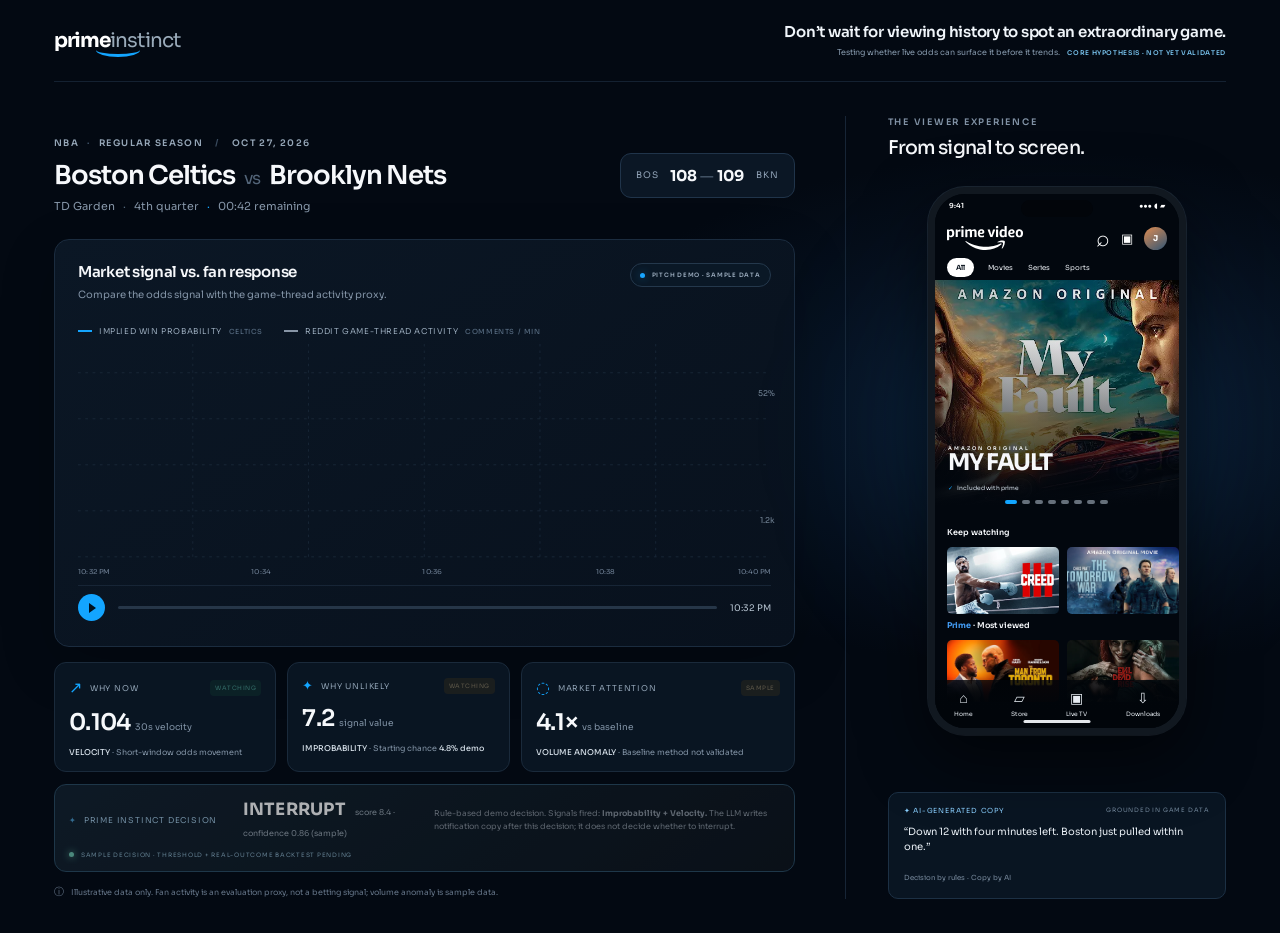
==== index.html @ 356b7a21 "Build Prime Instinct pitch demo" ====
<!doctype html>
<html lang="en">
  <head>
    <meta charset="UTF-8" />
    <meta name="viewport" content="width=device-width, initial-scale=1.0" />
    <meta name="theme-color" content="#030912" />
    <title>Prime Instinct — Live moment detected</title>
    <link rel="preconnect" href="https://fonts.googleapis.com" />
    <link rel="preconnect" href="https://fonts.gstatic.com" crossorigin />
    <link href="https://fonts.googleapis.com/css2?family=Sora:wght@400;500;600;700&display=swap" rel="stylesheet" />
    <link rel="stylesheet" href="styles.css" />
    <link rel="stylesheet" href="alignment.css" />
  </head>
  <body>
    <main class="app-shell">
      <header class="topbar">
        <a class="brand" href="#" aria-label="Prime Instinct home">
          <span class="brand-mark">prime<span>instinct</span></span>
          <span class="brand-arrow" aria-hidden="true"></span>
        </a>
        <div class="topbar-right">
          <div class="header-pitch">
            <p class="header-tagline">Don’t wait for viewing history to spot an extraordinary game.</p>
            <small class="header-context">Testing whether live odds can surface it before it trends. <b>CORE HYPOTHESIS · NOT YET VALIDATED</b></small>
          </div>
        </div>
      </header>

      <div class="workspace">
        <section class="analytics-panel">
          <div class="game-heading">
            <div>
              <div class="league-line">NBA <span>·</span> REGULAR SEASON <span class="separator">/</span> OCT 27, 2026</div>
              <h1>Boston Celtics <span class="versus">vs</span> Brooklyn Nets</h1>
              <p class="game-subtitle">TD Garden <span>·</span> 4th quarter <span class="blue-text">·</span> 00:42 remaining</p>
            </div>
            <div class="score-card"><span>BOS</span><strong>108 <b>—</b> 109</strong><span>BKN</span></div>
          </div>

          <div class="chart-card">
            <div id="chartVisualization">
            <div class="chart-topline">
              <div>
                <h2 id="chartTitle">Market signal vs. fan response</h2>
                <p id="chartDescription">Compare the odds signal with the game-thread activity proxy.</p>
              </div>
              <span class="chart-data-badge"><i></i> PITCH DEMO · SAMPLE DATA</span>
            </div>
            <div class="legend">
              <span id="legendPrimary"><i class="legend-odds"></i> IMPLIED WIN PROBABILITY <b>CELTICS</b></span>
              <span id="legendSecondary"><i class="legend-social"></i> REDDIT GAME-THREAD ACTIVITY <b>COMMENTS / MIN</b></span>
            </div>
            <div class="chart-wrap">
              <div class="chart-label label-odds">52%</div>
              <div class="chart-label label-social" id="secondaryAxisLabel">1.2k</div>
              <svg class="chart" viewBox="0 0 760 286" preserveAspectRatio="none" role="img" aria-label="Odds movement rises before game thread activity">
                <defs>
                  <linearGradient id="oddsFill" x1="0" x2="0" y1="0" y2="1"><stop offset="0" stop-color="#16a6ff" stop-opacity=".24"/><stop offset="1" stop-color="#16a6ff" stop-opacity="0"/></linearGradient>
                  <linearGradient id="buzzFill" x1="0" x2="0" y1="0" y2="1"><stop offset="0" stop-color="#a2b4c9" stop-opacity=".14"/><stop offset="1" stop-color="#a2b4c9" stop-opacity="0"/></linearGradient>
                  <clipPath id="chartRevealClip" class="chart-reveal-clip"><rect x="0" y="0" width="0" height="259"/></clipPath>
                </defs>
                <g class="grid-lines"><path d="M0 35H760M0 91H760M0 147H760M0 203H760M0 259H760"/><path d="M126 0V259M253 0V259M380 0V259M507 0V259M634 0V259"/></g>
                <path class="buzz-area animated-area" d="M0 231 C80 229 105 222 150 224 S220 218 254 221 S320 207 380 210 S465 196 508 200 S575 179 634 180 S700 115 760 80 L760 259 L0 259Z"/>
                <path class="odds-area animated-area" d="M0 221 C65 220 91 212 127 215 S210 209 253 211 S332 203 380 206 S448 193 507 195 S561 183 583 177 S610 134 634 105 S680 81 703 55 S738 39 760 30 L760 259 L0 259Z"/>
                <g clip-path="url(#chartRevealClip)">
                  <path class="buzz-line" d="M0 231 C80 229 105 222 150 224 S220 218 254 221 S320 207 380 210 S465 196 508 200 S575 179 634 180 S700 115 760 80"/>
                  <path class="odds-line" d="M0 221 C65 220 91 212 127 215 S210 209 253 211 S332 203 380 206 S448 193 507 195 S561 183 583 177 S610 134 634 105 S680 81 703 55 S738 39 760 30"/>
                </g>
                <g class="chart-marker" id="chartMarker"><line x1="475" y1="0" x2="475" y2="259"/><circle cx="475" cy="198" r="5"/><rect x="419" y="8" width="112" height="26" rx="13"/><text x="475" y="25" text-anchor="middle">ODDS SIGNAL</text></g>
                <g class="social-marker" id="socialMarker"><line x1="760" y1="0" x2="760" y2="259"/><circle cx="760" cy="80" r="4"/><rect x="633" y="38" width="120" height="24" rx="12"/><text x="693" y="54" text-anchor="middle">FAN ACTIVITY SPIKE</text></g>
                <g class="chart-axis"><text x="0" y="280">10:32 PM</text><text x="190" y="280">10:34</text><text x="378" y="280">10:36</text><text x="568" y="280">10:38</text><text x="760" y="280" text-anchor="end">10:40 PM</text></g>
              </svg>
            </div>
            <div class="timeline-control">
              <button class="play-button" id="playButton" aria-label="Play demo">
                <span id="playIcon" class="play-control-icon" aria-hidden="true">
                  <span class="play-glyph"></span>
                  <span class="pause-glyph"><i></i><i></i></span>
                  <img class="replay-glyph" src="public/icons/replay.svg" alt="" />
                </span>
              </button>
              <div class="timeline-track"><div class="timeline-progress" id="timelineProgress"></div><input id="timelineSlider" type="range" min="0" max="100" value="0" aria-label="Demo timeline" /></div>
              <span class="time-readout" id="timeReadout">10:32 PM</span>
            </div>
            </div>
            <section class="signal-details" id="signalDetails" aria-live="polite" hidden>
              <div class="signal-detail-top">
                <span class="eyebrow">SIGNAL DETAIL <i> / </i> <b id="signalDetailEyebrow">ODDS VELOCITY</b></span>
                <button class="signal-details-close" id="signalDetailsClose" type="button"><span>←</span> BACK TO MARKET VIEW</button>
              </div>
              <div class="signal-detail-grid">
                <div class="signal-detail-metric">
                  <span class="signal-detail-label">CURRENT DEMO VALUE</span>
                  <div class="signal-detail-value"><strong id="signalDetailValue"></strong><small id="signalDetailUnit"></small></div>
                  <p id="signalDetailContext"></p>
                </div>
                <div class="signal-detail-copy">
                  <span class="signal-detail-label">WHAT THIS SIGNAL MEANS</span>
                  <h3 id="signalDetailTitle"></h3>
                  <p id="signalDetailBody"></p>
                  <div class="signal-detail-caveat"><b>DEMO NOTE</b><p id="signalDetailNote"></p></div>
                </div>
              </div>
            </section>
          </div>

          <div class="signal-row">
            <article class="signal-card interactive-signal" data-signal="velocity" role="button" tabindex="0" aria-expanded="false" aria-controls="signalDetails" aria-label="Explain why the odds movement makes this a timely moment">
              <div class="signal-card-head"><span class="signal-icon">↗</span><span>WHY NOW</span><span class="status-tag" id="velocityStatus">WATCHING</span></div>
              <div class="signal-value">0.104 <small>30s velocity</small></div>
              <p><b>VELOCITY</b> · Short-window odds movement</p>
            </article>
            <article class="signal-card interactive-signal" data-signal="improbability" role="button" tabindex="0" aria-expanded="false" aria-controls="signalDetails" aria-label="Explain why this outcome is unusual">
              <div class="signal-card-head"><span class="signal-icon star">✦</span><span>WHY UNLIKELY</span><span class="status-tag muted" id="improbabilityStatus">WATCHING</span></div>
              <div class="signal-value">7.2 <small>signal value</small></div>
              <p><b>IMPROBABILITY</b> · Starting chance <b>4.8% demo</b></p>
            </article>
            <article class="signal-card volume-card interactive-signal" data-signal="volume" role="button" tabindex="0" aria-expanded="false" aria-controls="signalDetails" aria-label="Explain market attention and the sample volume baseline">
              <div class="signal-card-head"><span class="signal-icon">◌</span><span>MARKET ATTENTION</span><span class="status-tag muted">SAMPLE</span></div>
              <div class="signal-value">4.1× <small>vs baseline</small></div>
              <p><b>VOLUME ANOMALY</b> · Baseline method not validated</p>
            </article>
          </div>
          <div class="decision-card">
              <div class="decision-head"><span class="decision-icon">✦</span><span>PRIME INSTINCT DECISION</span></div>
              <div class="decision-result">INTERRUPT <span>score 8.4 · confidence 0.86 (sample)</span></div>
              <p>Rule-based demo decision. Signals fired: <b>Improbability + Velocity.</b> The LLM writes notification copy after this decision; it does not decide whether to interrupt.</p>
              <div class="decision-foot"><span class="pulse"></span> SAMPLE DECISION · THRESHOLD + REAL-OUTCOME BACKTEST PENDING</div>
          </div>
          <footer class="footnote"><span>ⓘ</span> Illustrative data only. Fan activity is an evaluation proxy, not a betting signal; volume anomaly is sample data.</footer>
        </section>

        <aside class="phone-column">
          <div class="phone-column-head"><div><div class="eyebrow">THE VIEWER EXPERIENCE</div><h2>From signal to screen.</h2></div></div>
          <div class="phone-stage">
            <div class="phone-glow"></div>
            <div class="phone-frame">
              <div class="phone-screen">
                <div class="phone-status"><span>9:41</span><span>●●●  ◖  ▰</span></div>
                <div class="phone-header"><img src="public/figma/prime-video-logo.svg" alt="prime video"/><span class="phone-search">⌕</span><span class="cast-icon">▣</span><div class="profile-pic">J</div></div>
                <div class="phone-tabs"><span class="selected">All</span><span>Movies</span><span>Series</span><span>Sports</span></div>
                <div class="phone-hero"><img src="public/figma/hero.png" alt="My Fault featured title artwork"/><div class="hero-shade"></div><div class="hero-copy"><span class="hero-kicker">AMAZON ORIGINAL</span><strong>MY FAULT</strong><span class="included"><i>✓</i> Included with prime</span></div></div>
                <div class="phone-dots"><i class="active"></i><i></i><i></i><i></i><i></i><i></i><i></i><i></i></div>
                <div class="phone-section"><h3>Keep watching</h3><div class="poster-row"><img src="public/figma/recommended-1.png" alt="Recommended title artwork"/><img src="public/figma/recommended-2.png" alt="Recommended title artwork"/></div></div>
                <div class="phone-section second-section"><h3><b>Prime</b> · Most viewed</h3><div class="poster-row"><img src="public/figma/top-1.png" alt="Popular title artwork"/><img src="public/figma/top-2.png" alt="Popular title artwork"/></div></div>
                <nav class="phone-nav"><span><b>⌂</b>Home</span><span><b>▱</b>Store</span><span><b>▣</b>Live TV</span><span><b>⇩</b>Downloads</span></nav>
                <button class="notification" id="notificationCard" type="button" aria-label="Open Celtics vs Nets live game">
                  <div class="notification-top"><div class="notification-logo"><img src="public/figma/prime-video-logo.svg" alt=""/></div><span>now</span></div>
                  <div class="notification-content"><div class="notification-app-icon"><img src="public/figma/prime-video-logo.svg" alt=""/></div><div><strong>The comeback is real.</strong><p>Boston just erased a 12-point deficit. One point game with 42 seconds left. Watch it live on Prime.</p></div></div>
                </button>
                <section class="game-detail" id="gameDetail" aria-label="Live game detail">
                  <button class="detail-back" id="detailBack" type="button"><span>‹</span> Prime Video</button>
                  <div class="detail-live-art"><span class="detail-live-badge"><i></i> LIVE NOW</span><div class="detail-score"><span>BOS</span><strong>108 <b>—</b> 109</strong><span>BKN</span></div><small>4TH · 00:42</small></div>
                  <div class="detail-content"><span class="detail-eyebrow">NBA · EASTERN CONFERENCE</span><h2>One point. Forty-two seconds.</h2><p>Boston erased a 12-point deficit and has the ball with a chance to take the lead. The comeback is happening now.</p><div class="detail-odds"><span>CELTICS WIN PROBABILITY</span><strong>4.8% <i>→</i> 26.5%</strong></div><button class="watch-live" type="button"><span>▶</span> Watch live</button><small class="detail-note">You opened this from a Prime Instinct alert.</small></div>
                </section>
                <div class="home-indicator"></div>
              </div>
            </div>
          </div>
          <div class="copy-preview"><div class="copy-top"><span>✦ AI-GENERATED COPY</span><span class="copy-dot">GROUNDED IN GAME DATA</span></div><p>“Down 12 with four minutes left. Boston just pulled within one.”</p><small>Decision by rules · Copy by AI</small></div>
        </aside>
      </div>
    </main>
    <script src="app.js"></script>
  </body>
</html>
---- styles.css ----
:root{font-family:'Sora',Arial,sans-serif;color:#f6f8fb;background:#030912;font-synthesis:none;text-rendering:optimizeLegibility;--blue:#13a5ff;--ink:#030912;--panel:#081321;--muted:#8999aa;--line:#1b2a3b}*{box-sizing:border-box}body{margin:0;min-width:320px;background:radial-gradient(ellipse at 83% 44%,#0b1c31 0,transparent 35%),#030912;color:#f6f8fb}.app-shell{max-width:1600px;margin:auto;padding:0 54px 34px}.topbar{height:82px;display:flex;align-items:center;justify-content:space-between;border-bottom:1px solid #142131}.brand{position:relative;color:#fff;text-decoration:none;display:flex;align-items:center;gap:8px;font-size:20px;font-weight:700;letter-spacing:-1px}.brand-mark span{color:#9aabba;font-weight:400}.brand-arrow{position:absolute;left:50%;top:calc(100% - 10px);display:block;width:44px;height:14px;border-bottom:3px solid var(--blue);border-radius:50%;transform:translateX(-50%);margin:0}.topbar-right{display:flex;align-items:center;gap:18px}.demo-pill{font-size:9px;letter-spacing:1.25px;color:#b2c0ce;background:#0a1826;border:1px solid #203347;padding:9px 12px;border-radius:30px}.demo-pill i,.live-dot{display:inline-block;width:6px;height:6px;background:#2cd6a5;border-radius:50%;margin-right:7px;box-shadow:0 0 10px #2cd6a5}.icon-button{width:34px;height:34px;border:1px solid #26384b;background:#0b1725;color:#c9d5e0;border-radius:50%;font-size:18px}.avatar,.profile-pic{display:grid;place-items:center;width:32px;height:32px;border-radius:50%;background:linear-gradient(145deg,#de8c52,#315575);color:#fff;font-weight:700;font-size:12px}.workspace{display:grid;grid-template-columns:minmax(0,1.65fr) minmax(365px,.85fr);gap:50px;padding-top:34px}.analytics-panel{min-width:0}.eyebrow{font-size:9px;letter-spacing:1.75px;color:#8192a5;font-weight:600}.game-heading{display:flex;justify-content:space-between;align-items:center;margin:21px 0 26px}.league-line{color:#96a7b8;font-size:9px;letter-spacing:1.35px;font-weight:600}.league-line span{color:#41546a;margin:0 5px}.league-line .separator{margin:0 9px;color:#3a4b5e}h1{font-size:26px;letter-spacing:-1.1px;margin:10px 0 7px;font-weight:600}.versus{color:#536579;font-weight:400;font-size:17px;margin:0 4px}.game-subtitle{color:#8595a7;font-size:11px;margin:0}.game-subtitle span{margin:0 5px;color:#526477}.blue-text{color:var(--blue)!important}.score-card{background:#0b1725;border:1px solid #20344a;border-radius:11px;display:grid;grid-template-columns:1fr auto 1fr;align-items:center;gap:9px;padding:12px 15px;min-width:175px}.score-card span{font-size:9px;color:#8fa1b5;letter-spacing:1px}.score-card span:last-child{text-align:right}.score-card strong{font-size:15px;white-space:nowrap}.score-card strong b{color:#506174;font-weight:400}.chart-card{background:linear-gradient(145deg,#0b1725,#08111d);border:1px solid #1b2c3f;border-radius:15px;padding:22px 23px 17px;box-shadow:0 18px 55px #0003}.chart-topline{display:flex;align-items:flex-start;justify-content:space-between}.chart-topline h2{font-size:15px;letter-spacing:-.3px;margin:0 0 7px;font-weight:600}.chart-topline p{font-size:10px;color:#8293a6;margin:0}.range-button{font:600 8px 'Sora';letter-spacing:.8px;color:#aebdca;background:#0b1928;border:1px solid #26394d;border-radius:7px;padding:9px 11px}.range-button span{font-size:12px;margin-left:8px}.legend{display:flex;gap:21px;margin-top:25px;margin-bottom:8px}.legend span{display:flex;align-items:center;gap:7px;color:#97a8b9;font-size:8px;letter-spacing:.6px}.legend b{color:#53677c;font-weight:500;font-size:7px}.legend-odds,.legend-social{width:14px;height:2px;background:#14a5ff;display:inline-block}.legend-social{height:2px;background:#8795a6;border:0}.chart-wrap{height:235px;position:relative}.chart{width:100%;height:100%;overflow:visible}.grid-lines path{stroke:#1a2939;stroke-width:1;stroke-dasharray:3 5;fill:none}.odds-area{fill:url(#oddsFill)}.buzz-area{fill:url(#buzzFill)}.odds-line,.buzz-line{fill:none;stroke:#13a5ff;stroke-width:3;vector-effect:non-scaling-stroke;stroke-linecap:round}.buzz-line{stroke:#93a3b5;stroke-width:2;stroke-dasharray:none}.chart-axis{font:8px 'Sora';fill:#728398}.chart-label{position:absolute;right:-4px;color:#78899b;font-size:8px;transform:translateY(-50%)}.label-odds{top:21%}.label-social{top:75%}.chart-marker line{stroke:#15a5ff;stroke-width:1;stroke-dasharray:4 4;opacity:.8}.chart-marker circle{fill:#14a5ff;stroke:#a3dcff;stroke-width:2}.chart-marker rect{fill:#103657;stroke:#167bb9}.chart-marker text{fill:#8ed4ff;font:600 7px 'Sora';letter-spacing:.6px}.timeline-control{height:44px;margin-top:6px;border-top:1px solid #172536;display:flex;align-items:flex-end;gap:13px}.play-button{width:27px;height:27px;border:0;border-radius:50%;color:#00111f;background:var(--blue);display:grid;place-items:center;font-size:10px;padding-left:2px;cursor:pointer}.timeline-track{height:20px;flex:1;position:relative;display:flex;align-items:center}.timeline-track:before{content:'';height:3px;width:100%;position:absolute;left:0;background:#263648;border-radius:4px}.timeline-progress{height:3px;width:72%;position:absolute;left:0;background:#14a5ff;border-radius:4px}.timeline-track input{position:absolute;inset:0;width:100%;opacity:0;cursor:pointer}.time-readout{font-size:9px;color:#b9c6d3;white-space:nowrap}.text-button{border:0;background:none;color:#17a8ff;font:600 8px 'Sora';letter-spacing:.8px;cursor:pointer;padding:7px 0 0 4px}.signal-row{display:grid;grid-template-columns:1fr 1fr 1.23fr;gap:11px;margin-top:15px}.signal-card,.decision-card{background:#091522;border:1px solid #1a2a3b;border-radius:12px;padding:14px 14px 12px;min-width:0}.signal-card-head{display:flex;align-items:center;gap:7px;color:#8fa1b3;font-size:8px;letter-spacing:.8px;white-space:nowrap}.signal-icon{color:#13a5ff;font-size:16px;font-weight:600}.signal-icon.star{font-size:13px}.status-tag{margin-left:auto;color:#69d7bd;background:#0e302c;border-radius:4px;padding:4px 5px;font-size:6px;letter-spacing:.5px}.status-tag.muted{color:#c2a978;background:#30291b}.signal-value{font-size:23px;font-weight:600;margin:10px 0 9px;letter-spacing:-.7px}.signal-value small{font-size:9px;color:#8092a5;font-weight:400;letter-spacing:0}.mini-meter{height:3px;background:#1b2b3d;border-radius:5px;overflow:hidden}.mini-meter span{height:100%;display:block;background:linear-gradient(90deg,#0877bc,#25b4ff);border-radius:5px}.mini-meter.dim span{background:linear-gradient(90deg,#48586a,#b4c0cc)}.signal-card p,.decision-card p{font-size:8px;color:#8192a4;line-height:1.6;margin:9px 0 0}.signal-card p b{color:#d3dde6;font-weight:500}.decision-card{background:linear-gradient(145deg,#09243b,#091522);border-color:#15517b}.decision-head{display:flex;align-items:center;gap:7px;color:#8bcfff;font-size:8px;letter-spacing:.8px}.decision-icon{color:#13a5ff}.decision-result{font-size:17px;font-weight:700;letter-spacing:.25px;color:#fff;margin-top:12px}.decision-result span{font-size:8px;font-weight:400;color:#93a8bc;margin-left:5px;letter-spacing:0}.decision-foot{margin-top:11px;padding-top:9px;border-top:1px solid #16334a;color:#76bce3;font-size:6px;letter-spacing:.75px;white-space:nowrap}.pulse{display:inline-block;background:#36d5ac;width:5px;height:5px;border-radius:50%;margin-right:5px;box-shadow:0 0 7px #36d5ac}.footnote{font-size:8px;color:#647487;margin-top:13px}.footnote span{font-size:10px;margin-right:5px}.phone-column{border-left:1px solid #172536;padding-left:42px;min-width:0;display:flex;flex-direction:column}.phone-column-head{display:flex;justify-content:space-between;align-items:flex-end;margin:0 0 8px}.phone-column-head h2{font-size:19px;font-weight:500;letter-spacing:-.7px;margin:8px 0 0}.step-count{color:#ced8e1;font-size:9px;letter-spacing:1px;margin-bottom:4px}.step-count i{color:#526478;font-style:normal}.phone-stage{position:relative;min-height:585px;display:flex;align-items:center;justify-content:center}.phone-glow{position:absolute;width:285px;height:285px;top:120px;left:50%;transform:translateX(-50%);background:#0069b833;filter:blur(80px);border-radius:50%}.phone-frame{z-index:1;width:258px;height:548px;border:7px solid #111820;border-radius:37px;background:#01050a;box-shadow:0 22px 65px #0009,0 0 0 1px #53647755;position:relative;padding:0;overflow:hidden}.phone-frame:before{content:'';position:absolute;z-index:4;top:6px;left:50%;transform:translateX(-50%);width:72px;height:17px;border-radius:14px;background:#02050a}.phone-screen{height:100%;position:relative;overflow:hidden;background:#02070e}.phone-status{height:25px;padding:7px 14px 0;display:flex;justify-content:space-between;color:#fff;font-size:7px;font-weight:600;position:relative;z-index:2}.phone-header{height:39px;display:flex;align-items:center;padding:0 12px;gap:11px;position:relative;z-index:2}.phone-header img{width:76px;height:auto;filter:brightness(0) invert(1)}.phone-search{font-size:23px;margin-left:auto;color:white;line-height:1}.cast-icon{font-size:13px;color:#fff}.profile-pic{width:23px;height:23px;font-size:8px}.phone-tabs{position:absolute;z-index:2;top:64px;left:12px;display:flex;gap:13px;align-items:center;font-size:7px;color:#e9edf2}.phone-tabs span{padding:4px 1px}.phone-tabs .selected{background:#fff;color:#07101b;border-radius:20px;padding:5px 9px;font-weight:600}.phone-hero{position:absolute;top:86px;left:0;width:100%;height:226px;overflow:hidden}.phone-hero>img{width:100%;height:100%;object-fit:cover;object-position:center 24%}.hero-shade{position:absolute;inset:0;background:linear-gradient(0deg,#02070e 0%,transparent 74%),linear-gradient(90deg,#02070e3a,transparent)}.hero-copy{position:absolute;bottom:14px;left:13px;display:flex;flex-direction:column}.hero-kicker{font-size:5px;letter-spacing:2px;font-weight:600}.hero-copy strong{font-size:23px;line-height:1.05;letter-spacing:-1.2px}.included{font-size:6px;margin-top:8px;color:#d6e0ea}.included i{font-style:normal;color:#13a5ff;margin-right:3px}.phone-dots{position:absolute;top:306px;left:0;width:100%;display:flex;justify-content:center;gap:5px}.phone-dots i{width:8px;height:4px;background:#66707b;border-radius:4px}.phone-dots i.active{width:12px;background:#12a5ff}.phone-section{position:absolute;top:333px;left:12px;right:0}.phone-section h3{font-size:8px;margin:0 0 10px;font-weight:600}.poster-row{display:flex;gap:8px}.poster-row img{width:112px;height:67px;border-radius:5px;object-fit:cover}.second-section{top:426px}.second-section h3 b{color:#429af1}.second-section .poster-row img{height:62px}.phone-nav{position:absolute;bottom:0;height:48px;background:linear-gradient(0deg,#01050a 35%,#01050acc);left:0;right:0;display:flex;justify-content:space-around;align-items:center;z-index:2;color:#e7edf3;font-size:6px}.phone-nav span{display:flex;align-items:center;flex-direction:column;gap:3px}.phone-nav b{font-size:14px;font-weight:400}.notification{position:absolute;z-index:5;left:9px;right:9px;top:44px;border-radius:12px;background:#f2f2f4;color:#121418;padding:10px 10px 0;box-shadow:0 8px 25px #0008;transform:translateY(-145%);opacity:0;transition:transform .75s cubic-bezier(.2,.75,.25,1),opacity .4s}.notification.show{transform:translateY(0);opacity:1}.notification-top{display:flex;justify-content:space-between;align-items:center;color:#66707b;font-size:7px}.notification-logo{font-size:8px;font-weight:700;color:#121820}.notification-logo span{color:#0b8bde;margin-left:2px}.notification-content{display:flex;gap:8px;margin-top:9px}.notification-app-icon{width:26px;height:26px;background:linear-gradient(135deg,#00a4eb,#063f7e);border-radius:7px;display:grid;place-items:center;color:white;font-size:10px;flex:none}.notification-content strong{font-size:6px;letter-spacing:.3px}.notification-content p{font-size:9px;line-height:1.35;font-weight:600;margin:3px 0}.notification-content small{font-size:7px;line-height:1.3;display:block;color:#50545c}.notification-actions{height:27px;margin-top:7px;border-top:1px solid #d7d9dd;display:flex;justify-content:space-between;align-items:center;color:#087cc1;font-size:7px;font-weight:600;padding-left:34px}.notification-actions i{font-style:normal;font-size:18px}.home-indicator{position:absolute;z-index:3;bottom:5px;left:50%;transform:translateX(-50%);width:67px;height:3px;border-radius:5px;background:#e4e7eb}.phone-caption{position:absolute;right:-3px;top:51%;display:flex;align-items:center;gap:9px;z-index:2}.caption-line{height:1px;width:26px;background:var(--blue)}.phone-caption div{display:flex;flex-direction:column;gap:5px}.phone-caption b{font-size:7px;letter-spacing:.8px;color:#9ccdec}.phone-caption small{font-size:7px;color:#718398}.copy-preview{border:1px solid #1c3044;border-radius:10px;background:#091522;padding:13px 15px;margin-top:auto}.copy-top{display:flex;align-items:center;justify-content:space-between;color:#8acfff;font-size:7px;letter-spacing:.8px}.copy-dot{font-size:6px;color:#74899d}.copy-preview p{font-size:10px;line-height:1.55;margin:9px 0;color:#e8eef4}.copy-preview>small{font-size:7px;color:#77899c}@media(max-width:1100px){.app-shell{padding:0 28px 28px}.workspace{grid-template-columns:minmax(0,1.35fr) minmax(320px,.8fr);gap:28px}.phone-column{padding-left:26px}.signal-row{grid-template-columns:1fr 1fr}.decision-card{grid-column:1/-1}.phone-frame{width:238px;height:520px}.phone-stage{min-height:560px}}@media(max-width:800px){.app-shell{padding:0 18px 24px}.topbar{height:68px}.demo-pill{font-size:7px}.workspace{display:flex;flex-direction:column;gap:30px;padding-top:25px}.phone-column{border-left:0;border-top:1px solid #172536;padding:25px 0 0}.phone-stage{min-height:600px}.phone-frame{width:258px;height:548px}.phone-caption{right:calc(50% - 215px)}.copy-preview{margin-top:0}.game-heading{align-items:flex-start;gap:14px;flex-direction:column}h1{font-size:22px}.score-card{align-self:flex-end;margin-top:-5px}.chart-card{padding:17px 15px}.chart-wrap{height:200px}.legend{gap:12px;flex-wrap:wrap}.signal-row{grid-template-columns:1fr 1fr}.decision-card{grid-column:1/-1}}@media(max-width:480px){.app-shell{padding:0 12px 20px}.topbar-right{gap:8px}.demo-pill{letter-spacing:.4px;padding:8px}.avatar{width:28px;height:28px}.league-line{font-size:8px}h1{font-size:19px}.chart-topline{gap:8px;flex-direction:column}.chart-topline h2{font-size:14px}.range-button{align-self:flex-end}.chart-wrap{height:175px}.legend span{font-size:7px}.signal-row{grid-template-columns:1fr}.decision-card{grid-column:auto}.phone-caption{right:-3px;top:auto;bottom:20px}.phone-frame{transform:scale(.94)}.phone-stage{min-height:565px;margin:0 -6px}.copy-top{font-size:6px}}
:root{--notify-glass:rgba(8,26,52,.88)}
.draw-line{transition:stroke-dashoffset .09s linear}.animated-area{transition:clip-path .09s linear}.chart-marker{opacity:0;transition:opacity .35s ease}.chart-marker.fired{opacity:1}.signal-card,.decision-card{transition:border-color .35s ease,background .35s ease,box-shadow .35s ease}.signal-card.active{border-color:#1479b5;box-shadow:0 0 20px #008de51c}.decision-card:not(.active){filter:saturate(.55);opacity:.68}.decision-card.active{filter:none;opacity:1;box-shadow:0 0 30px #007bc82e;animation:decision-pulse 1.2s ease-out 1}.status-tag{opacity:.45;transition:opacity .3s}.signal-card.active .status-tag{opacity:1}.notification{top:39px;left:8px;right:8px;border-radius:15px;padding:9px 10px 11px;background:var(--notify-glass);color:#f5f8ff;border:1px solid #ffffff22;backdrop-filter:blur(18px);-webkit-backdrop-filter:blur(18px);box-shadow:0 10px 28px #0008;transform:translateY(-170%);opacity:0;transition:transform .8s cubic-bezier(.18,.78,.25,1),opacity .45s ease}.notification.show{transform:translateY(0);opacity:1}.notification-top{color:#bdcbe0;font-size:7px}.notification-logo img{display:block;width:56px;height:17px;filter:brightness(0) invert(1)}.notification-content{align-items:center;gap:8px;margin-top:7px}.notification-app-icon{width:34px;height:34px;border-radius:9px;background:linear-gradient(145deg,#09295c,#087fca);padding:5px;box-shadow:inset 0 0 0 1px #ffffff24}.notification-app-icon img{display:block;width:100%;height:100%;object-fit:contain;filter:brightness(0) invert(1)}.notification-content>div:last-child{min-width:0}.notification-content strong{display:block;font-size:8px;line-height:1.35;letter-spacing:0;color:#fff}.notification-content p{font-size:7px;line-height:1.45;font-weight:400;margin:2px 0 0;color:#e1e9f5}.phone-screen.notification-visible .phone-status{color:#fff}.phone-screen.notification-visible:after{content:'';position:absolute;inset:0;z-index:3;pointer-events:none;background:#03112c14;backdrop-filter:blur(1.3px)}.phone-screen.notification-visible .notification{z-index:6}@keyframes decision-pulse{0%{box-shadow:0 0 0 0 #10a5ff77}100%{box-shadow:0 0 0 14px #10a5ff00}}@media(prefers-reduced-motion:reduce){*,*:before,*:after{scroll-behavior:auto!important;transition-duration:.01ms!important;animation-duration:.01ms!important;animation-iteration-count:1!important}}
:root{--phone-blue:#0b8edb}.notification{display:block;width:auto;text-align:left;font:inherit;cursor:pointer}.notification:focus-visible{outline:2px solid #7ed3ff;outline-offset:2px}.notification:hover{background:rgba(13,35,67,.94)}.game-detail{position:absolute;z-index:7;inset:0;background:#02070e;opacity:0;visibility:hidden;transform:translateY(18px);transition:opacity .28s ease,transform .38s cubic-bezier(.2,.72,.2,1),visibility .28s;overflow-y:auto}.game-detail.open{opacity:1;visibility:visible;transform:translateY(0)}.detail-back{position:absolute;z-index:2;top:33px;left:12px;border:0;background:#071a30cc;color:#f4f8fc;padding:5px 10px 5px 6px;border-radius:18px;font:500 8px 'Sora';cursor:pointer;display:flex;align-items:center;gap:4px}.detail-back span{font-size:18px;line-height:12px;color:#49baff}.detail-live-art{height:205px;position:relative;display:flex;flex-direction:column;align-items:center;justify-content:center;gap:8px;background:radial-gradient(ellipse at 50% 100%,#0e69a0 0,#092443 35%,#030912 77%);border-bottom:1px solid #15334d}.detail-live-art:after{content:'';position:absolute;inset:0;background:linear-gradient(0deg,#02070e 0,transparent 50%,#02070e55)}.detail-live-badge,.detail-score,.detail-live-art>small{position:relative;z-index:1}.detail-live-badge{font-size:6px;color:#c2d6e8;letter-spacing:1px}.detail-live-badge i{display:inline-block;width:5px;height:5px;border-radius:50%;background:#ff4d5d;margin-right:4px;box-shadow:0 0 8px #ff4d5d}.detail-score{display:grid;grid-template-columns:30px auto 30px;align-items:center;gap:7px;text-align:center}.detail-score span{font-size:8px;color:#95aabd;letter-spacing:1px}.detail-score span:last-child{text-align:right}.detail-score strong{font-size:21px;white-space:nowrap}.detail-score strong b{font-weight:400;color:#667a8f}.detail-live-art>small{font-size:7px;color:#94a9bd;letter-spacing:1px}.detail-content{padding:16px 14px 18px}.detail-eyebrow{font-size:6px;letter-spacing:1.2px;color:#52baff}.detail-content h2{font-size:17px;line-height:1.2;letter-spacing:-.45px;margin:8px 0}.detail-content>p{font-size:8px;line-height:1.6;color:#b5c4d3;margin:0}.detail-odds{border:1px solid #1a354c;border-radius:8px;background:#081626;padding:10px;margin-top:14px;display:flex;flex-direction:column;gap:6px}.detail-odds span{font-size:6px;letter-spacing:.8px;color:#8399ad}.detail-odds strong{font-size:12px}.detail-odds i{color:#1ba7f6;font-style:normal;margin:0 6px}.watch-live{border:0;width:100%;height:35px;margin-top:12px;border-radius:6px;background:#139fe9;color:#001323;font:600 9px 'Sora';cursor:pointer}.watch-live span{font-size:8px;margin-right:6px}.watch-live:hover{background:#55bcff}.detail-note{display:block;text-align:center;font-size:6px;color:#6f8397;margin-top:10px}.phone-screen.detail-open .phone-status,.phone-screen.detail-open .phone-header,.phone-screen.detail-open .phone-tabs,.phone-screen.detail-open .phone-hero,.phone-screen.detail-open .phone-dots,.phone-screen.detail-open .phone-section,.phone-screen.detail-open .phone-nav,.phone-screen.detail-open .notification{visibility:hidden}.phone-screen.detail-open .phone-status{visibility:visible}
---- alignment.css ----
.timeline-control {
  align-items: center;
}

#playButton {
  display: grid;
  place-items: center;
  padding: 0;
}

#playIcon {
  position: relative;
  display: block;
  width: 15px;
  height: 15px;
  flex: none;
  transition: width .12s ease, height .12s ease;
}

#playIcon.is-replay {
  width: 16px;
  height: 16px;
}

#playIcon .play-glyph,
#playIcon .pause-glyph,
#playIcon .replay-glyph {
  transition: opacity .12s ease;
}

#playIcon .pause-glyph,
#playIcon .replay-glyph {
  opacity: 0;
}

#playIcon.is-paused .play-glyph,
#playIcon.is-replay .play-glyph {
  opacity: 0;
}

#playIcon.is-paused .pause-glyph {
  opacity: 1;
}

#playIcon.is-replay .replay-glyph {
  opacity: 1;
}

#playIcon .play-glyph,
#playIcon .pause-glyph,
#playIcon .replay-glyph {
  position: absolute;
  top: 50%;
  left: 50%;
  transition: opacity .12s ease;
}

#playIcon .play-glyph {
  width: 0;
  height: 0;
  margin: -5px 0 0 -3px;
  border-top: 5px solid transparent;
  border-bottom: 5px solid transparent;
  border-left: 7px solid currentColor;
}

#playIcon .pause-glyph {
  display: flex;
  gap: 3px;
  transform: translate(-50%, -50%);
}

#playIcon .pause-glyph i {
  display: block;
  width: 2.5px;
  height: 11px;
  border-radius: 1px;
  background: currentColor;
}

#playIcon .replay-glyph {
  width: 14px;
  height: 14px;
  object-fit: contain;
  transform: translate(-50%, -50%);
}

.header-pitch {
  display: flex;
  flex-direction: column;
  align-items: flex-end;
  gap: 5px;
  max-width: 680px;
  text-align: right;
}

.header-tagline {
  margin: 0;
  color: #f0f5fa;
  font-size: 15px;
  font-weight: 600;
  letter-spacing: -.25px;
  line-height: 1.25;
}

.header-context {
  color: #8598ab;
  font-size: 8px;
  line-height: 1.3;
}

.header-context b {
  color: #74bce6;
  margin-left: 5px;
  font-size: 6.5px;
  font-weight: 600;
  letter-spacing: .65px;
}

.chart-data-badge {
  display: inline-flex;
  align-items: center;
  flex: none;
  gap: 7px;
  margin-top: 1px;
  padding: 7px 9px;
  border: 1px solid #24384c;
  border-radius: 20px;
  color: #9aabbd;
  background: #0a1826;
  font-size: 6px;
  font-weight: 600;
  letter-spacing: .75px;
  white-space: nowrap;
}

.chart-data-badge i {
  width: 5px;
  height: 5px;
  border-radius: 50%;
  background: #18a5ff;
  box-shadow: 0 0 8px #18a5ff77;
}

@media(max-width: 800px) {
  .header-pitch { max-width: 60vw; }
  .header-tagline { font-size: 12px; }
  .header-context { font-size: 7px; }
}

@media(max-width: 480px) {
  .topbar { height: auto; min-height: 68px; gap: 8px; }
  .header-pitch { max-width: 58vw; gap: 3px; }
  .header-tagline { font-size: 8px; }
  .header-context { font-size: 5.5px; }
  .header-context b { display: block; margin: 2px 0 0; font-size: 5px; }
}

/* Signal cards open an explanation panel without changing the main comparison chart. */
.interactive-signal {
  cursor: pointer;
  transition: border-color .25s ease, background .25s ease, box-shadow .25s ease, opacity .25s ease;
}

.interactive-signal:hover,
.interactive-signal:focus-visible {
  border-color: #2677a8;
  outline: none;
}

.interactive-signal.selected {
  border-color: #13a5ff;
  background: linear-gradient(145deg, #0b2235, #091522);
  box-shadow: 0 0 22px #008de526;
}

.interactive-signal.selected .status-tag {
  opacity: 1;
}

.signal-details {
  display: flex;
  flex-direction: column;
  gap: 27px;
  min-height: 365px;
  padding: 22px 23px 24px;
  border: 1px solid #15517b;
  border-radius: 9px;
  background: radial-gradient(ellipse at 16% 80%, #0e3150 0, transparent 40%), linear-gradient(115deg, #091a2a, #07111d 75%);
  animation: detail-in .22s ease-out;
}

.signal-details[hidden] {
  display: none;
}

#chartVisualization[hidden] {
  display: none;
}

.signal-detail-top {
  display: flex;
  justify-content: space-between;
  align-items: center;
  gap: 12px;
  padding-bottom: 13px;
  border-bottom: 1px solid #1b3044;
}

.signal-detail-top .eyebrow i {
  margin: 0 7px;
  color: #3c536a;
  font-style: normal;
}

.signal-detail-top .eyebrow b {
  color: #79c8f5;
  font-weight: 600;
}

.signal-details-close {
  display: flex;
  align-items: center;
  gap: 7px;
  border: 1px solid #263c51;
  border-radius: 6px;
  padding: 8px 10px;
  background: #0a1928;
  color: #a8bed1;
  font: 600 7px 'Sora', Arial, sans-serif;
  letter-spacing: .55px;
  cursor: pointer;
}

.signal-details-close span {
  color: #19a9ff;
  font-size: 12px;
}

.signal-details-close:hover,
.signal-details-close:focus-visible {
  border-color: #1689c9;
  color: #fff;
  outline: none;
}

.signal-detail-grid {
  display: grid;
  grid-template-columns: minmax(180px, .82fr) minmax(0, 1.4fr);
  gap: 34px;
  align-items: stretch;
  flex: 1;
  padding: 0 7px;
}

.signal-detail-metric {
  display: grid;
  grid-template-rows: 10px 69px 30px;
  row-gap: 14px;
  align-content: center;
  min-width: 0;
  padding-right: 25px;
  border-right: 1px solid #1c3348;
}

.signal-detail-label {
  color: #8399ad;
  font-size: 7px;
  font-weight: 600;
  letter-spacing: 1px;
}

.signal-detail-value {
  display: flex;
  flex-direction: column;
  align-items: flex-start;
  justify-content: center;
  height: 69px;
}

.signal-detail-metric strong {
  display: block;
  color: #f4f8fc;
  font-size: 36px;
  font-weight: 600;
  letter-spacing: -1.5px;
  line-height: 1;
}

.signal-detail-metric small {
  display: block;
  color: #8ea2b5;
  font-size: 9px;
  line-height: 1.4;
  margin-top: 5px;
}

.signal-detail-context {
  height: 30px;
  margin: 0;
  color: #a9bbca;
  font-size: 8px;
  line-height: 1.6;
}

.signal-detail-copy {
  display: flex;
  flex-direction: column;
  justify-content: center;
  min-width: 0;
}

.signal-detail-copy h3 {
  min-height: 20px;
  margin: 8px 0 7px;
  font-size: 16px;
  font-weight: 600;
  letter-spacing: -.35px;
  line-height: 20px;
}

.signal-detail-copy > p {
  max-width: 560px;
  min-height: 45px;
  margin: 0;
  color: #b8c6d4;
  font-size: 9px;
  line-height: 1.65;
}

.signal-detail-caveat {
  min-height: 49px;
  margin-top: 12px;
}

.signal-detail-caveat b {
  color: #b8c6d4;
  font-size: 7px;
  font-weight: 700;
  letter-spacing: 1.1px;
}

.signal-detail-caveat p {
  min-height: 25px;
  margin: 6px 0 0;
  color: #9eafbf;
  font-size: 8px;
  line-height: 1.55;
}

@media(max-width: 800px) {
  .signal-detail-grid { grid-template-columns: minmax(120px, .65fr) minmax(0, 1.4fr); gap: 20px; }
  .signal-details { min-height: 330px; }
}

@media(max-width: 520px) {
  .signal-details { gap: 18px; min-height: 420px; padding: 16px; }
  .signal-detail-top { align-items: flex-start; }
  .signal-detail-grid { grid-template-columns: 1fr; gap: 17px; padding: 0; }
  .signal-detail-metric { padding: 0 0 14px; border-right: 0; border-bottom: 1px solid #1c3348; }
  .signal-detail-metric { grid-template-rows: 10px 56px 30px; row-gap: 7px; }
  .signal-detail-value { height: 56px; }
  .signal-detail-metric strong { font-size: 28px; }
  .signal-detail-copy { justify-content: flex-start; }
  .signal-detail-copy > p { min-height: 0; }
  .signal-detail-caveat { min-height: 0; }
  .signal-detail-caveat p { min-height: 0; }
  .signal-detail-caveat { margin-top: 11px; }
}

@keyframes detail-in {
  from { opacity: 0; transform: translateY(-5px); }
  to { opacity: 1; transform: translateY(0); }
}

.social-marker {
  opacity: 0;
  transition: opacity .35s ease;
}

.social-marker.fired {
  opacity: 1;
}

.social-marker line {
  stroke: #a7b5c4;
  stroke-width: 1;
  stroke-dasharray: 4 4;
  opacity: .7;
}

.social-marker circle {
  fill: #a7b5c4;
  stroke: #e2e8ee;
  stroke-width: 2;
}

.social-marker rect {
  fill: #263444;
  stroke: #586b7e;
}

.social-marker text {
  fill: #e1e8ef;
  font: 600 7px 'Sora';
  letter-spacing: .4px;
}

.decision-card {
  display: grid;
  grid-template-columns: minmax(150px, .9fr) minmax(170px, 1fr) 2fr;
  align-items: center;
  gap: 10px 18px;
  margin-top: 12px;
}

.decision-result,
.decision-card p,
.decision-foot {
  margin: 0;
}

.decision-foot {
  padding-top: 0;
  border-top: 0;
}

@media (max-width: 800px) {
  .decision-card {
    grid-template-columns: 1fr 1fr;
  }

  .decision-card p,
  .decision-foot {
    grid-column: 1 / -1;
  }
}
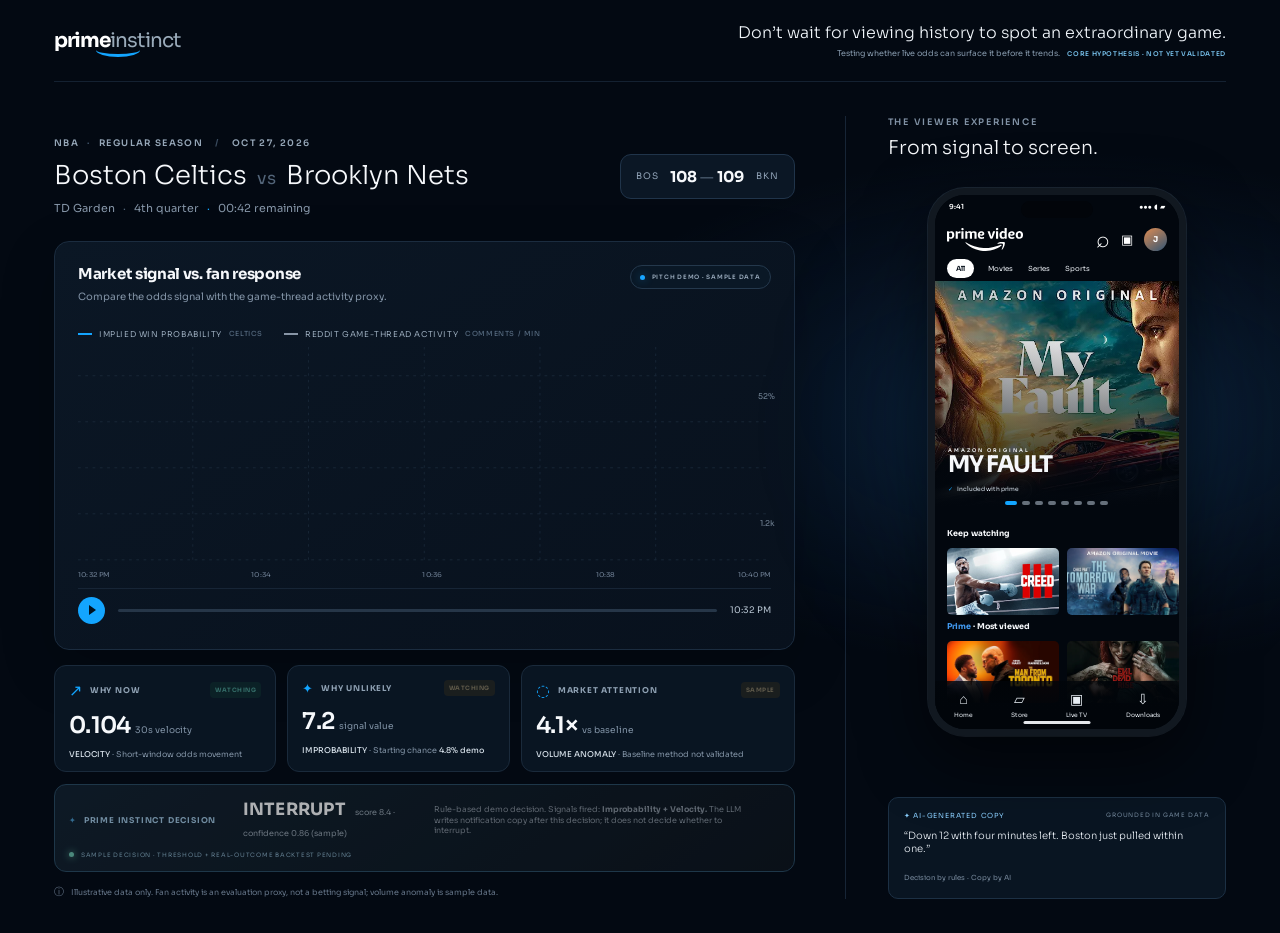
==== commit a978d256: "Align typography with Amazon type guidance" ====
--- a/index.html
+++ b/index.html
@@ -7,7 +7,7 @@
     <title>Prime Instinct — Live moment detected</title>
     <link rel="preconnect" href="https://fonts.googleapis.com" />
     <link rel="preconnect" href="https://fonts.gstatic.com" crossorigin />
-    <link href="https://fonts.googleapis.com/css2?family=Sora:wght@400;500;600;700&display=swap" rel="stylesheet" />
+    <link href="https://fonts.googleapis.com/css2?family=Sora:wght@300;400;500;600;700&display=swap" rel="stylesheet" />
     <link rel="stylesheet" href="styles.css" />
     <link rel="stylesheet" href="alignment.css" />
   </head>
--- a/alignment.css
+++ b/alignment.css
@@ -435,3 +435,46 @@
     grid-column: 1 / -1;
   }
 }
+
+/* Amazon Echo typography principles: light sentence headlines, bold subheads,
+   restrained tracking, readable leading, and left-aligned explanatory copy. */
+body {
+  letter-spacing: 0;
+}
+
+h1,
+.header-tagline,
+.phone-column-head h2,
+.detail-content h2 {
+  font-weight: 300;
+  letter-spacing: 0;
+  line-height: 1.33;
+}
+
+.header-tagline {
+  font-size: 16px;
+}
+
+.chart-topline h2,
+.phone-section h3,
+.signal-card-head,
+.decision-head {
+  font-weight: 700;
+}
+
+.chart-topline p,
+.game-subtitle,
+.signal-card p,
+.decision-card p,
+.detail-content > p,
+.copy-preview p {
+  max-width: 52ch;
+  text-align: left;
+  line-height: 1.33;
+  letter-spacing: 0;
+}
+
+.detail-content > p,
+.copy-preview p {
+  font-weight: 300;
+}
